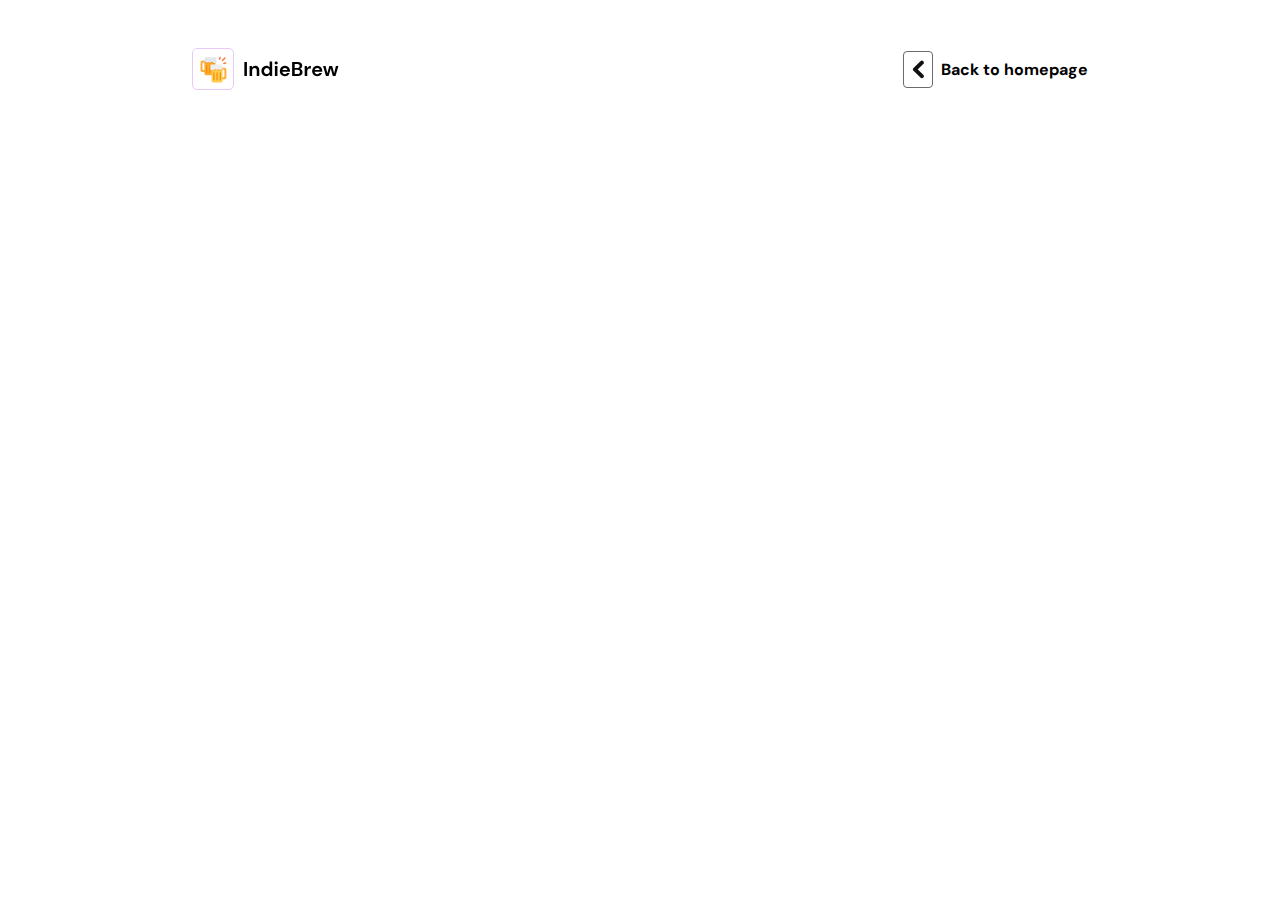
==== signup.html @ 65fea7b7 "signup starter files/signup header completed & responsive" ====
<!DOCTYPE html>
<html lang="en">
<head>
    <meta charset="UTF-8">
    <meta name="viewport" content="width=device-width, initial-scale=1.0">
    <link rel="stylesheet" href="style/sign up/signup.css">
    <title>Sign Up</title>
</head>
<body>
    <header>
        <img src="Assets/Logo.svg" class="logo" alt="logo">
        <div class="back">
            <button aria-label="Return back to homepage">
                <img src="Assets/Back Arrow.svg" alt="">
            </button>
            <p>Back to homepage</p>
        </div>
    </header>
</body>
</html>
---- style/sign up/signup.css ----
@import url("https://fonts.googleapis.com/css2?family=DM+Sans:wght@400;500;700&display=swap");
* {
  margin: 0;
  padding: 0;
  -webkit-box-sizing: border-box;
          box-sizing: border-box;
}

body {
  width: 100%;
  min-height: 100vh;
  font-family: DM Sans, sans-serif;
  position: relative;
}

img {
  max-width: 100%;
}

header {
  display: -webkit-box;
  display: -ms-flexbox;
  display: flex;
  -webkit-box-pack: justify;
      -ms-flex-pack: justify;
          justify-content: space-between;
  -webkit-box-align: center;
      -ms-flex-align: center;
          align-items: center;
  padding: 1.5rem;
}

header .back button {
  background: #fff;
  border: 1px solid #6b6b6b;
  border-radius: .25rem;
  padding: .5rem;
  display: -ms-grid;
  display: grid;
  place-content: center;
}

header .back p {
  display: none;
}

@media screen and (min-width: 768px) {
  header {
    padding: 3rem;
  }
  header .back {
    display: -webkit-box;
    display: -ms-flexbox;
    display: flex;
    -webkit-box-align: center;
        -ms-flex-align: center;
            align-items: center;
    gap: .5rem;
  }
  header .back p {
    display: block;
    font-weight: 700;
  }
}

@media screen and (min-width: 1024px) {
  header {
    padding: 3rem 12rem;
  }
}
/*# sourceMappingURL=signup.css.map */
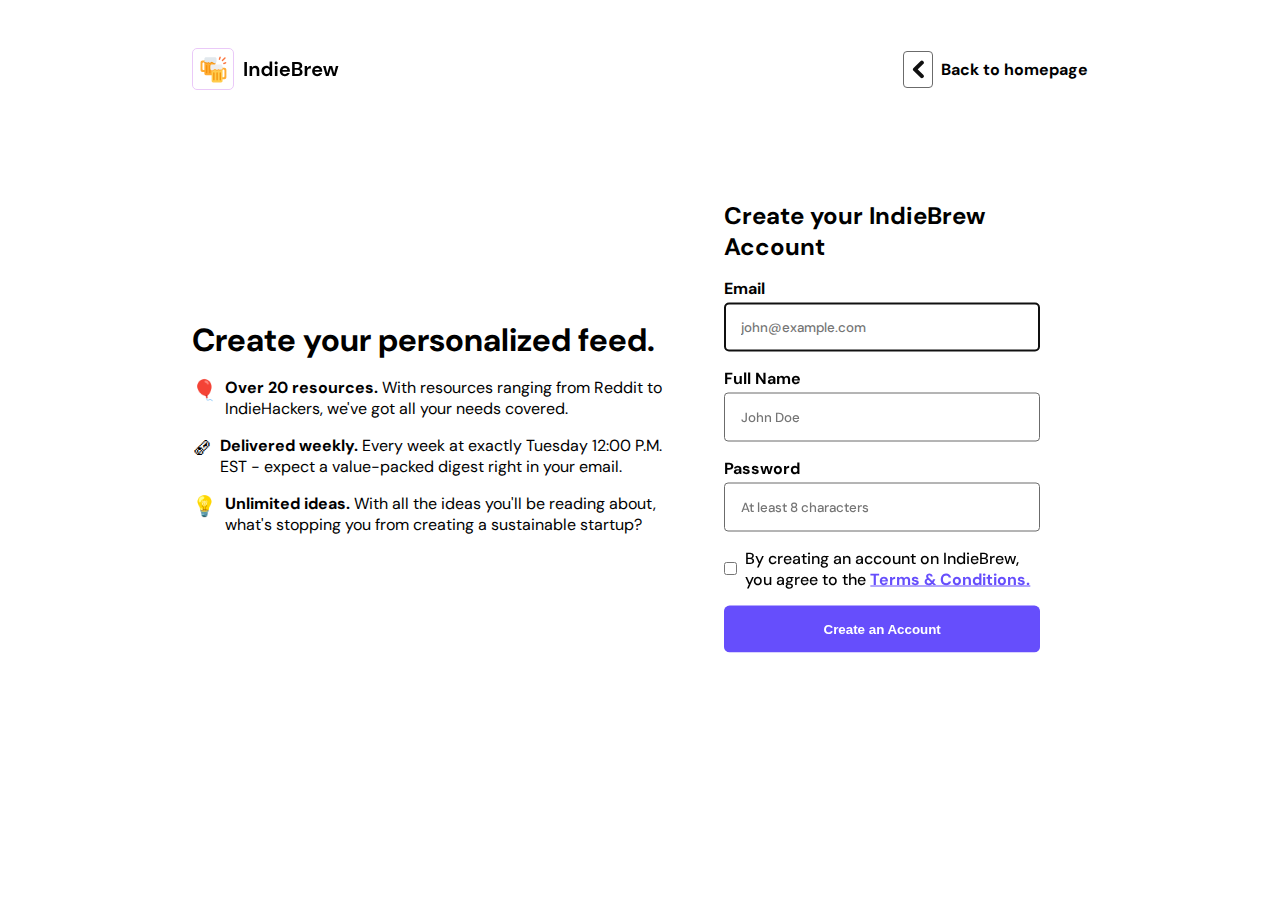
==== commit 46e947d8: "signup page completed & responsive" ====
--- a/signup.html
+++ b/signup.html
@@ -16,5 +16,47 @@
             <p>Back to homepage</p>
         </div>
     </header>
+
+    <div class="main_form_wrapper">
+        <main>
+            <h1>Create your personalized feed.</h1>
+            <div class="text_icon">
+                <div class="emoji">🎈</div>
+                <p><span>Over 20 resources.</span> With resources ranging from Reddit to IndieHackers, we've got all your needs covered.</p>
+            </div>
+            <div class="text_icon">
+                <div class="emoji">🗞</div>
+                <p><span>Delivered weekly.</span> Every week at exactly Tuesday 12:00 P.M. EST - expect a value-packed digest right in your email.</p>
+            </div>
+            <div class="text_icon">
+                <div class="emoji">💡</div>
+                <p><span>Unlimited ideas.</span> With all the ideas you'll be reading about, what's stopping you from creating a sustainable startup?</p>
+            </div>
+        </main>
+    
+        <form autocomplete="on">
+            <h2>Create your IndieBrew Account</h2>
+            <div class="input_label_container">
+                <label for="email">Email</label>
+                <input type="email" id="email" class="email" placeholder="john@example.com" autofocus required>
+            </div>
+            <div class="input_label_container">
+                <label for="fullname">Full Name</label>
+                <input type="text" id="fullName" class="fullName" placeholder="John Doe" required>
+            </div>
+            <div class="input_label_container">
+                <label for="password">Password</label>
+                <input type="password" id="password" class="password" minlength="8" placeholder="At least 8 characters" required>
+            </div>
+
+            <div class="conditions">
+                <input type="checkbox" name="terms" id="terms" class="terms" required>
+                <label for="terms">By creating an account on IndieBrew, you agree to the <a>Terms & Conditions.</a></label>
+            </div>
+
+            <input type="submit" id="submit" class="submit" value="Create an Account">
+        </form>
+    </div>
+    
 </body>
 </html>--- a/style/sign up/signup.css
+++ b/style/sign up/signup.css
@@ -68,4 +68,159 @@
     padding: 3rem 12rem;
   }
 }
+
+.main_form_wrapper {
+  padding: 0 1.5rem 1.5rem 1.5rem;
+}
+
+.main_form_wrapper main {
+  display: -webkit-box;
+  display: -ms-flexbox;
+  display: flex;
+  -webkit-box-orient: vertical;
+  -webkit-box-direction: normal;
+      -ms-flex-direction: column;
+          flex-direction: column;
+  gap: 1rem;
+}
+
+.main_form_wrapper main .text_icon {
+  display: -webkit-box;
+  display: -ms-flexbox;
+  display: flex;
+  gap: .5rem;
+}
+
+.main_form_wrapper main .text_icon .emoji {
+  font-size: 1.25rem;
+}
+
+.main_form_wrapper main .text_icon span {
+  font-weight: 700;
+}
+
+.main_form_wrapper form {
+  padding: 1.5rem;
+  display: -webkit-box;
+  display: -ms-flexbox;
+  display: flex;
+  -webkit-box-orient: vertical;
+  -webkit-box-direction: normal;
+      -ms-flex-direction: column;
+          flex-direction: column;
+  gap: 1rem;
+}
+
+.main_form_wrapper form .input_label_container {
+  display: -webkit-box;
+  display: -ms-flexbox;
+  display: flex;
+  -webkit-box-orient: vertical;
+  -webkit-box-direction: normal;
+      -ms-flex-direction: column;
+          flex-direction: column;
+  -webkit-box-align: start;
+      -ms-flex-align: start;
+          align-items: flex-start;
+  gap: .25rem;
+}
+
+.main_form_wrapper form .input_label_container label {
+  font-weight: 700;
+}
+
+.main_form_wrapper form .input_label_container input {
+  width: 100%;
+  padding: .5rem;
+  border-radius: .25rem;
+  border: 1px solid #6b6b6b;
+}
+
+.main_form_wrapper form .input_label_container ::-webkit-input-placeholder {
+  font-family: DM Sans, sans-serif;
+  font-weight: 500;
+}
+
+.main_form_wrapper form .input_label_container :-ms-input-placeholder {
+  font-family: DM Sans, sans-serif;
+  font-weight: 500;
+}
+
+.main_form_wrapper form .input_label_container ::-ms-input-placeholder {
+  font-family: DM Sans, sans-serif;
+  font-weight: 500;
+}
+
+.main_form_wrapper form .input_label_container ::placeholder {
+  font-family: DM Sans, sans-serif;
+  font-weight: 500;
+}
+
+.main_form_wrapper form .conditions {
+  display: -webkit-box;
+  display: -ms-flexbox;
+  display: flex;
+  gap: .5rem;
+  font-weight: 500;
+}
+
+.main_form_wrapper form .conditions a {
+  font-weight: 700;
+  text-decoration: underline;
+  cursor: pointer;
+  color: #664efc;
+}
+
+.main_form_wrapper form .submit {
+  background: #664efc;
+  color: #fff;
+  border: none;
+  font-weight: 700;
+  padding: 1rem;
+  border-radius: .35rem;
+  cursor: pointer;
+}
+
+@media screen and (min-width: 768px) {
+  .main_form_wrapper {
+    padding: 0 3rem 3rem 3rem;
+  }
+  .main_form_wrapper form {
+    padding: 3rem;
+  }
+  .main_form_wrapper form .input_label_container input {
+    padding: 1rem;
+  }
+}
+
+@media screen and (min-width: 1024px) {
+  .main_form_wrapper {
+    padding: 0 12rem 3rem 12rem;
+    display: -webkit-box;
+    display: -ms-flexbox;
+    display: flex;
+    -webkit-box-align: center;
+        -ms-flex-align: center;
+            align-items: center;
+    -webkit-box-pack: justify;
+        -ms-flex-pack: justify;
+            justify-content: space-between;
+    position: absolute;
+    top: 50%;
+    -webkit-transform: translateY(-50%);
+            transform: translateY(-50%);
+  }
+  .main_form_wrapper main {
+    width: 100%;
+  }
+}
+
+@media screen and (min-width: 1440px) {
+  .main_form_wrapper {
+    gap: 3rem;
+  }
+  .main_form_wrapper main {
+    width: 50%;
+  }
+}
 /*# sourceMappingURL=signup.css.map */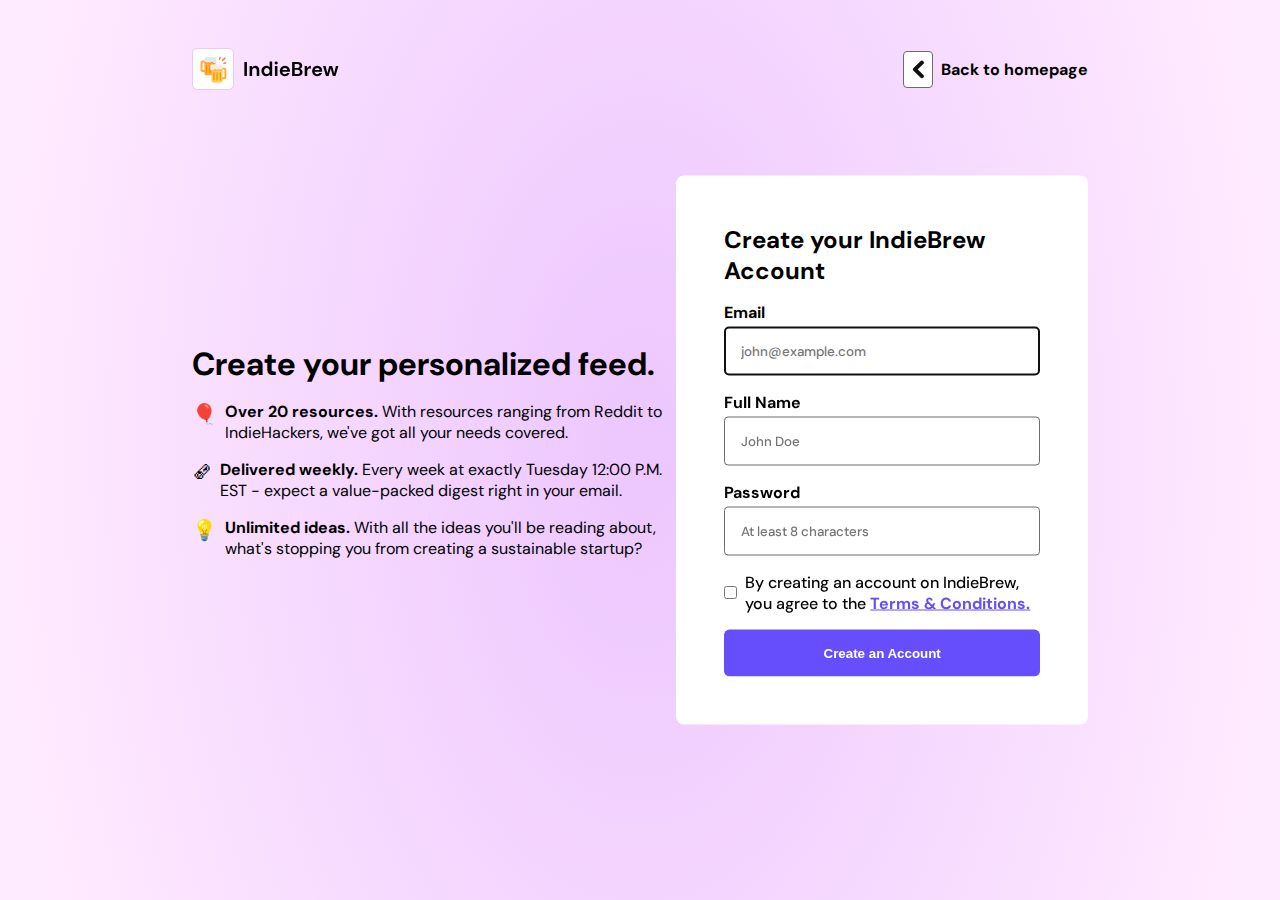
==== commit e623a57e: "finishing touches & update README.md" ====
--- a/signup.html
+++ b/signup.html
@@ -10,8 +10,8 @@
     <header>
         <img src="Assets/Logo.svg" class="logo" alt="logo">
         <div class="back">
-            <button aria-label="Return back to homepage">
-                <img src="Assets/Back Arrow.svg" alt="">
+            <button onclick="location.href='index.html'" aria-label="Return back to homepage">
+            <img src="Assets/Back Arrow.svg" alt="">
             </button>
             <p>Back to homepage</p>
         </div>
--- a/style/sign up/signup.css
+++ b/style/sign up/signup.css
@@ -11,6 +11,7 @@
   min-height: 100vh;
   font-family: DM Sans, sans-serif;
   position: relative;
+  background: radial-gradient(50% 128% at 50% 50%, rgba(193, 67, 252, 0.3) 0%, rgba(255, 221, 255, 0.6) 100%);
 }
 
 img {
@@ -35,6 +36,7 @@
   border: 1px solid #6b6b6b;
   border-radius: .25rem;
   padding: .5rem;
+  cursor: pointer;
   display: -ms-grid;
   display: grid;
   place-content: center;
@@ -71,6 +73,14 @@
 
 .main_form_wrapper {
   padding: 0 1.5rem 1.5rem 1.5rem;
+  display: -webkit-box;
+  display: -ms-flexbox;
+  display: flex;
+  -webkit-box-orient: vertical;
+  -webkit-box-direction: normal;
+      -ms-flex-direction: column;
+          flex-direction: column;
+  gap: 1.5rem;
 }
 
 .main_form_wrapper main {
@@ -100,6 +110,8 @@
 }
 
 .main_form_wrapper form {
+  background: #fff;
+  border-radius: .5rem;
   padding: 1.5rem;
   display: -webkit-box;
   display: -ms-flexbox;
@@ -195,10 +207,15 @@
 
 @media screen and (min-width: 1024px) {
   .main_form_wrapper {
-    padding: 0 12rem 3rem 12rem;
+    padding: 0 12rem 0rem 12rem;
     display: -webkit-box;
     display: -ms-flexbox;
     display: flex;
+    -webkit-box-orient: horizontal;
+    -webkit-box-direction: normal;
+        -ms-flex-direction: row;
+            flex-direction: row;
+    gap: 0;
     -webkit-box-align: center;
         -ms-flex-align: center;
             align-items: center;
